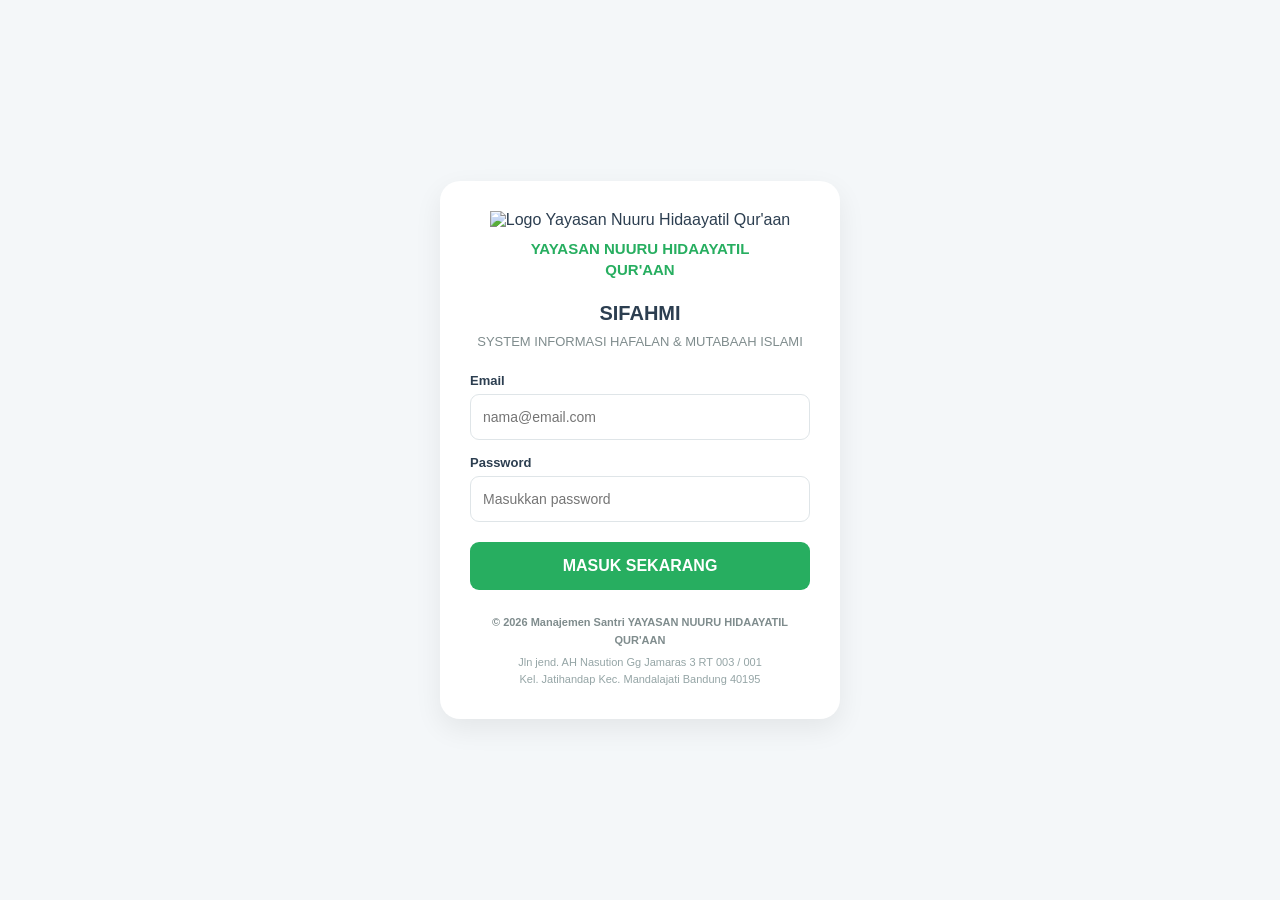
==== index.html @ f3f01710 "Add files via upload" ====
<!DOCTYPE html>
<html lang="id">
<head>
    <meta charset="UTF-8">
    <meta name="viewport" content="width=device-width, initial-scale=1">
    <meta name="theme-color" content="#27ae60">
    <title>Login E-Santri</title>
    <style>
        :root {
            color-scheme: light;
            --green: #27ae60;
            --green-dark: #219150;
            --ink: #2c3e50;
            --muted: #7f8c8d;
            --line: #dfe5e8;
            --page: #f4f7f9;
        }

        * { box-sizing: border-box; }

        body {
            min-height: 100vh;
            margin: 0;
            padding: 24px 16px;
            display: grid;
            place-items: center;
            background: var(--page);
            color: var(--ink);
            font-family: "Segoe UI", Tahoma, Geneva, Verdana, sans-serif;
        }

        .login-card {
            width: min(100%, 400px);
            padding: 30px;
            border-radius: 20px;
            background: #fff;
            box-shadow: 0 10px 28px rgba(0, 0, 0, .07);
        }

        .brand { margin-bottom: 22px; text-align: center; }
        .brand img { width: 82px; height: 82px; object-fit: contain; }
        .brand-name {
            margin: 10px 0 0;
            color: var(--green);
            font-size: 15px;
            font-weight: 700;
            line-height: 1.35;
            text-transform: uppercase;
        }

        h1 { margin: 0; text-align: center; font-size: 20px; }
        .subtitle { margin: 7px 0 22px; color: var(--muted); text-align: center; font-size: 13px; line-height: 1.5; }

        .field { margin-bottom: 15px; }
        label { display: block; margin-bottom: 6px; font-size: 13px; font-weight: 600; }
        input {
            width: 100%;
            min-height: 46px;
            padding: 11px 12px;
            border: 1px solid var(--line);
            border-radius: 9px;
            outline: none;
            background: #fff;
            color: var(--ink);
            font: inherit;
            font-size: 14px;
        }

        input:focus { border-color: var(--green); box-shadow: 0 0 0 3px rgba(39, 174, 96, .12); }

        .submit {
            width: 100%;
            min-height: 48px;
            margin-top: 5px;
            border: 0;
            border-radius: 9px;
            background: var(--green);
            color: #fff;
            font: inherit;
            font-weight: 700;
            cursor: pointer;
            transition: background .2s, opacity .2s;
        }

        .submit:hover { background: var(--green-dark); }
        .submit:disabled { cursor: wait; opacity: .7; }

        .message {
            margin: 0 0 16px;
            padding: 11px 12px;
            border-radius: 8px;
            font-size: 13px;
            line-height: 1.5;
        }

        .message[hidden], [hidden] { display: none !important; }
        .message.error { background: #fdecea; color: #a93226; }
        .message.success { background: #e9f8ef; color: #1e8449; }

        footer { margin-top: 24px; color: #95a5a6; text-align: center; font-size: 11px; line-height: 1.6; }
        footer strong { display: block; margin-bottom: 4px; color: var(--muted); }

        @media (max-width: 420px) {
            .login-card { padding: 24px 20px; }
            .brand img { width: 72px; height: 72px; }
        }
    </style>
</head>
<body>
    <main class="login-card">
        <header class="brand">
            <img src="logo.png" alt="Logo Yayasan Nuuru Hidaayatil Qur'aan">
            <p class="brand-name">YAYASAN NUURU HIDAAYATIL<br>QUR'AAN</p>
        </header>

        <h1>SIFAHMI</h1>
        <p class="subtitle">SYSTEM INFORMASI HAFALAN &amp; MUTABAAH ISLAMI</p>

        <div class="message" id="form-message" role="status" aria-live="polite" hidden></div>

        <form id="auth-form" novalidate>
            <div class="field">
                <label for="email">Email</label>
                <input id="email" name="email" type="email" autocomplete="email" placeholder="nama@email.com" required>
            </div>

            <div class="field">
                <label for="password">Password</label>
                <input id="password" name="password" type="password" autocomplete="current-password" minlength="6" placeholder="Masukkan password" required>
            </div>

            <button class="submit" id="submit-button" type="submit">MASUK SEKARANG</button>
        </form>

        <footer>
            <strong>© 2026 Manajemen Santri YAYASAN NUURU HIDAAYATIL QUR'AAN</strong>
            Jln jend. AH Nasution Gg Jamaras 3 RT 003 / 001<br>
            Kel. Jatihandap Kec. Mandalajati Bandung 40195
        </footer>
    </main>

    <script>
        "use strict";

        const SUPABASE_URL = "https://dfakfkngujlhbcrhxmmk.supabase.co";
        const SUPABASE_ANON_KEY = "eyJhbGciOiJIUzI1NiIsInR5cCI6IkpXVCJ9.eyJpc3MiOiJzdXBhYmFzZSIsInJlZiI6ImRmYWtma25ndWpsaGJjcmh4bW1rIiwicm9sZSI6ImFub24iLCJpYXQiOjE3OTM1Njg0ODAsImV4cCI6MjEwOTE0NDQ4MH0.BPCdp7Y4JLjLHdV4Rd1mRTkWwDctyD3qC-_aUFX_CS4";
        const SESSION_KEY = "ynhq-supabase-session";

        const form = document.getElementById("auth-form");
        const message = document.getElementById("form-message");
        const submitButton = document.getElementById("submit-button");
        const passwordInput = document.getElementById("password");

        // Cek jika pengguna sudah memiliki sesi login aktif, langsung arahkan ke dashboard
        (function checkExistingSession() {
            const sessionRaw = localStorage.getItem(SESSION_KEY);
            if (sessionRaw) {
                try {
                    const session = JSON.parse(sessionRaw);
                    if (session.access_token) {
                        window.location.href = "dashboard.html";
                    }
                } catch (e) {
                    localStorage.removeItem(SESSION_KEY);
                }
            }
        })();

        function setMessage(text, kind) {
            message.textContent = text;
            message.className = "message " + kind;
            message.hidden = false;
        }

        function responseMessage(payload, fallback) {
            return payload && (payload.msg || payload.message || payload.error_description || payload.error) || fallback;
        }

        async function authRequest(path, payload) {
            const response = await fetch(SUPABASE_URL + "/auth/v1/" + path, {
                method: "POST",
                headers: {
                    "apikey": SUPABASE_ANON_KEY,
                    "Content-Type": "application/json"
                },
                body: JSON.stringify(payload)
            });

            let result;
            try {
                result = await response.json();
            } catch (error) {
                throw new Error("Respons server tidak dapat dibaca. Coba lagi beberapa saat.");
            }

            if (!response.ok) {
                const error = new Error(responseMessage(result, "Permintaan autentikasi gagal."));
                error.code = result && (result.error_code || result.code);
                error.errorId = result && result.error_id;
                throw error;
            }
            return result;
        }

        form.addEventListener("submit", async function (event) {
            event.preventDefault();
            message.hidden = true;

            const email = document.getElementById("email").value.trim();
            const password = passwordInput.value;

            if (!form.reportValidity()) return;

            submitButton.disabled = true;
            submitButton.textContent = "MEMERIKSA...";

            try {
                const result = await authRequest("token?grant_type=password", {
                    email: email,
                    password: password
                });
                
                result.expires_at = Math.floor(Date.now() / 1000) + (result.expires_in || 3600);
                localStorage.setItem(SESSION_KEY, JSON.stringify(result));
                
                setMessage("Login berhasil! Mengalihkan ke Dashboard...", "success");

                // Berikan jeda 1 detik agar pengguna sempat melihat notifikasi sukses sebelum pindah halaman
                setTimeout(function() {
                    window.location.href = "dashboard.html";
                }, 1000);

            } catch (error) {
                console.error("Supabase Auth error:", error);
                setMessage(error.message || "Tidak dapat menghubungi Supabase. Periksa koneksi internet dan konfigurasi project.", "error");
                submitButton.disabled = false;
                submitButton.textContent = "MASUK SEKARANG";
            }
        });
    </script>
</body>
</html>
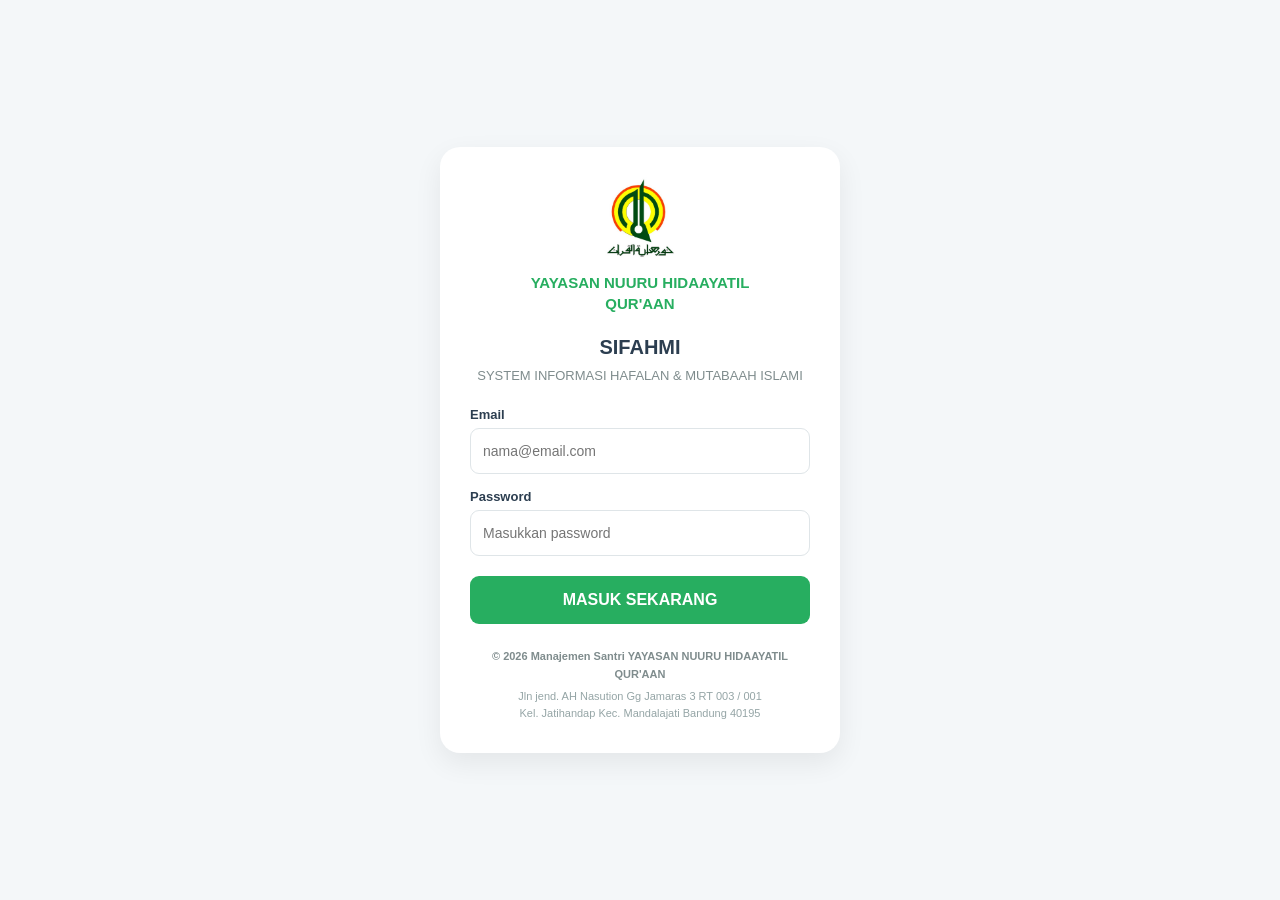
==== commit bf8201f3: "v.1.1" ====
--- a/index.html
+++ b/index.html
@@ -109,7 +109,7 @@
 <body>
     <main class="login-card">
         <header class="brand">
-            <img src="logo.png" alt="Logo Yayasan Nuuru Hidaayatil Qur'aan">
+            <img src="./logo.png" alt="Logo Yayasan Nuuru Hidaayatil Qur'aan">
             <p class="brand-name">YAYASAN NUURU HIDAAYATIL<br>QUR'AAN</p>
         </header>
 
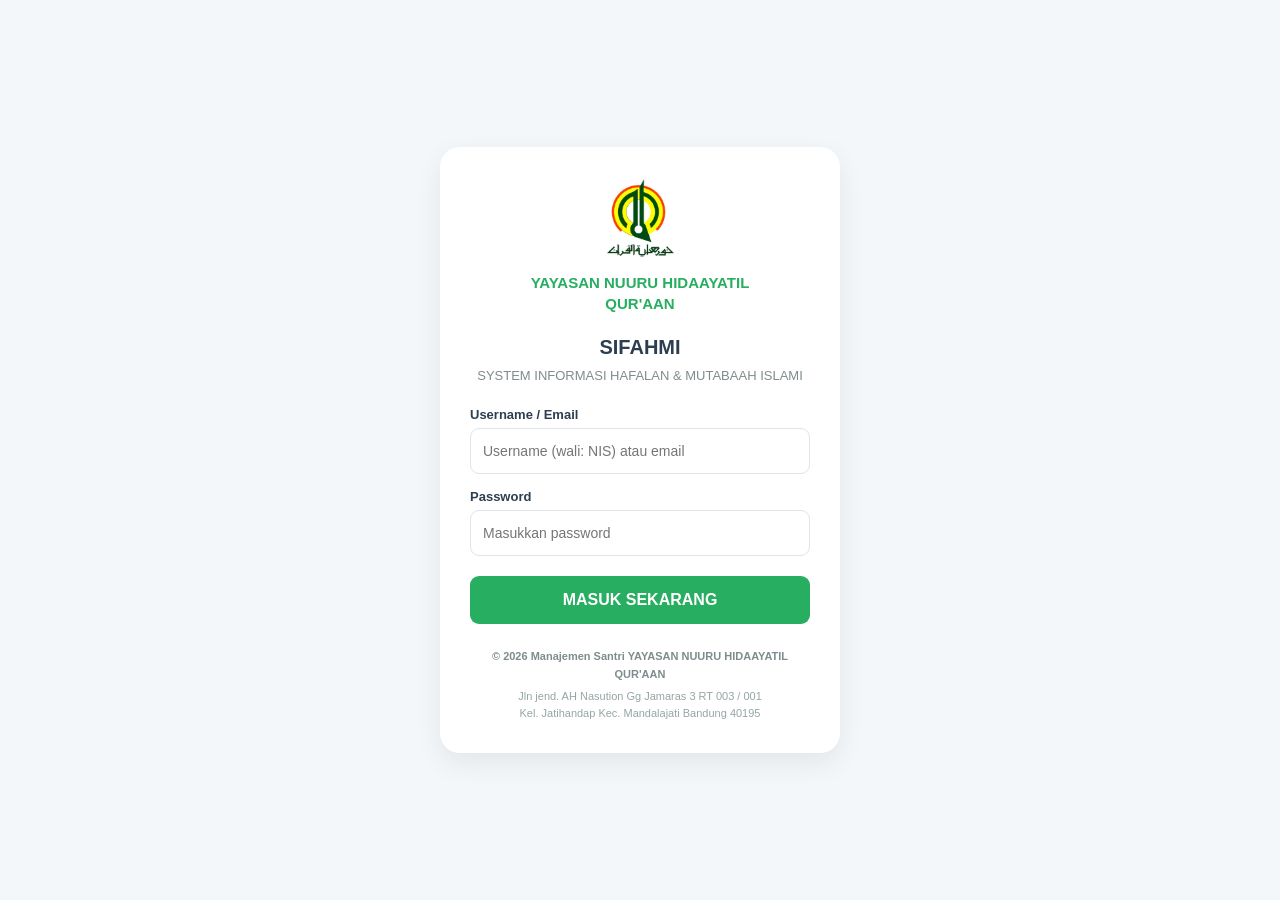
==== commit 1d551571: "v.1.1" ====
--- a/index.html
+++ b/index.html
@@ -120,8 +120,8 @@
 
         <form id="auth-form" novalidate>
             <div class="field">
-                <label for="email">Email</label>
-                <input id="email" name="email" type="email" autocomplete="email" placeholder="nama@email.com" required>
+                <label for="email">Username / Email</label>
+                <input id="email" name="email" type="text" autocomplete="username" placeholder="Username (wali: NIS) atau email" required>
             </div>
 
             <div class="field">
@@ -152,19 +152,40 @@
         const passwordInput = document.getElementById("password");
 
         // Cek jika pengguna sudah memiliki sesi login aktif, langsung arahkan ke dashboard
-        (function checkExistingSession() {
+        (async function checkExistingSession() {
             const sessionRaw = localStorage.getItem(SESSION_KEY);
-            if (sessionRaw) {
-                try {
-                    const session = JSON.parse(sessionRaw);
-                    if (session.access_token) {
-                        window.location.href = "dashboard.html";
+            if (!sessionRaw) return;
+            let session;
+            try {
+                session = JSON.parse(sessionRaw);
+            } catch (e) {
+                localStorage.removeItem(SESSION_KEY);
+                return;
+            }
+            if (session.access_token) {
+                session.supabase_url = SUPABASE_URL;
+                session.supabase_anon_key = SUPABASE_ANON_KEY;
+                localStorage.setItem(SESSION_KEY, JSON.stringify(session));
+                let metadata = session.user && session.user.user_metadata;
+                if (session.user?.id) {
+                    try {
+                        const response = await fetch(`${SUPABASE_URL}/rest/v1/profiles?select=role&id=eq.${encodeURIComponent(session.user.id)}`, {
+                            headers: { apikey: SUPABASE_ANON_KEY, Authorization: `Bearer ${session.access_token}` }
+                        });
+                        if (response.ok) metadata = { ...metadata, ...(await response.json())[0] };
+                    } catch (error) {
+                        console.error("Gagal memuat role dari profil:", error);
                     }
-                } catch (e) {
-                    localStorage.removeItem(SESSION_KEY);
                 }
+                window.location.href = landingPage(metadata);
             }
         })();
+
+        function landingPage(metadata) {
+            if (metadata && metadata.role === "Asatidz") return "dashboard-asatidz.html";
+            if (metadata && metadata.role === "Wali Murid") return "dashboard-wali.html";
+            return "dashboard.html";
+        }
 
         function setMessage(text, kind) {
             message.textContent = text;
@@ -206,7 +227,8 @@
             event.preventDefault();
             message.hidden = true;
 
-            const email = document.getElementById("email").value.trim();
+            const username = document.getElementById("email").value.trim();
+            const email = username.includes("@") ? username : `${username.toLowerCase()}@login.sifahmi.id`;
             const password = passwordInput.value;
 
             if (!form.reportValidity()) return;
@@ -221,13 +243,15 @@
                 });
                 
                 result.expires_at = Math.floor(Date.now() / 1000) + (result.expires_in || 3600);
+                result.supabase_url = SUPABASE_URL;
+                result.supabase_anon_key = SUPABASE_ANON_KEY;
                 localStorage.setItem(SESSION_KEY, JSON.stringify(result));
                 
                 setMessage("Login berhasil! Mengalihkan ke Dashboard...", "success");
 
                 // Berikan jeda 1 detik agar pengguna sempat melihat notifikasi sukses sebelum pindah halaman
                 setTimeout(function() {
-                    window.location.href = "dashboard.html";
+                    window.location.href = landingPage(result.user && result.user.user_metadata);
                 }, 1000);
 
             } catch (error) {
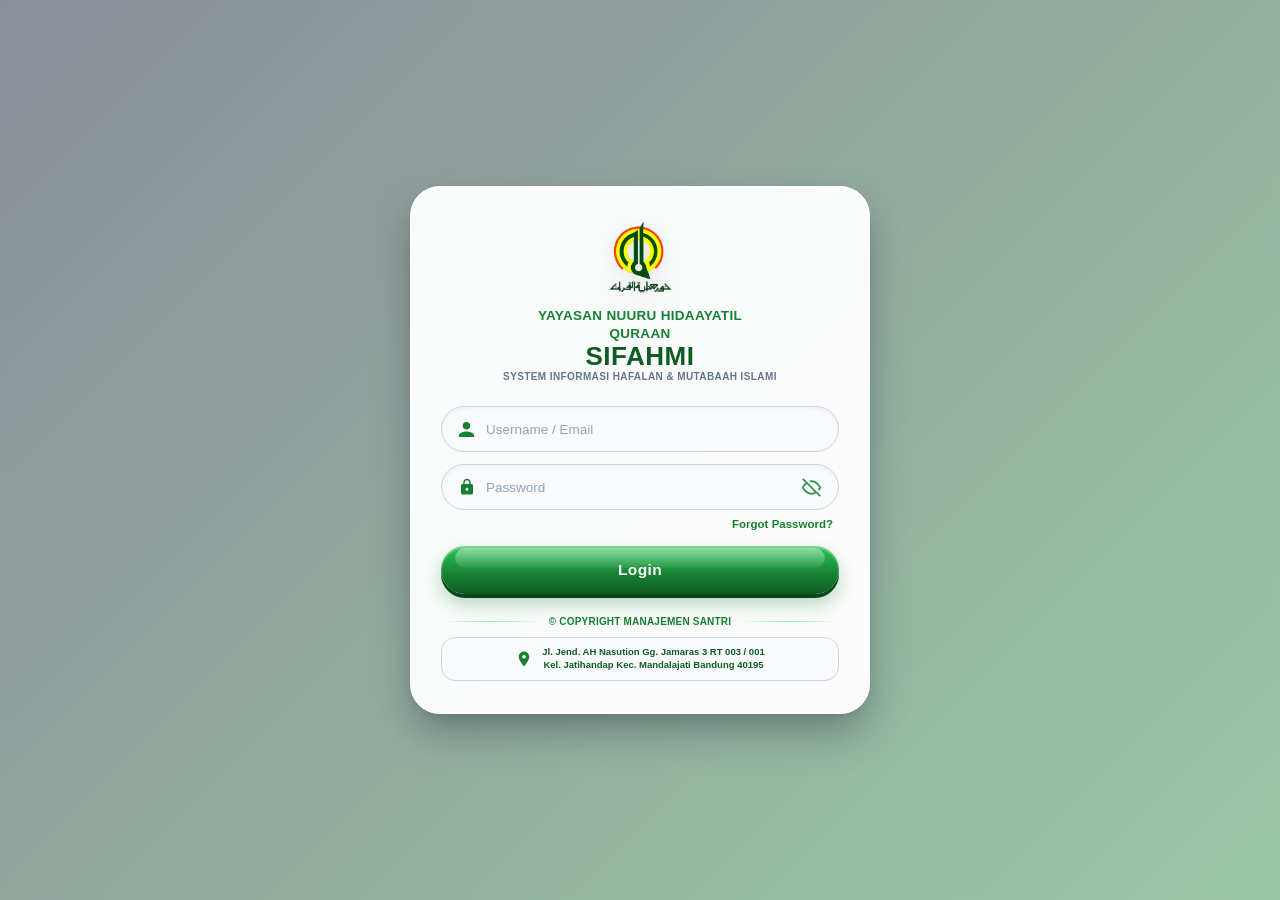
==== commit f0d69b3d: "Change UI" ====
--- a/index.html
+++ b/index.html
@@ -3,141 +3,400 @@
 <head>
     <meta charset="UTF-8">
     <meta name="viewport" content="width=device-width, initial-scale=1">
-    <meta name="theme-color" content="#27ae60">
-    <title>Login E-Santri</title>
+    <meta name="theme-color" content="#168033">
+    <title>Login SIFAHMI - Yayasan Nuuru Hidaayatil Qur'aan</title>
     <style>
         :root {
             color-scheme: light;
-            --green: #27ae60;
-            --green-dark: #219150;
-            --ink: #2c3e50;
-            --muted: #7f8c8d;
-            --line: #dfe5e8;
-            --page: #f4f7f9;
-        }
-
-        * { box-sizing: border-box; }
+            --green-primary: #168033;
+            --green-bright: #27b34d;
+            --green-deep: #0f5c24;
+            --green-soft: #e8f7ed;
+            --ink: #1e293b;
+            --muted: #64748b;
+        }
+
+        * { box-sizing: border-box; margin: 0; padding: 0; }
 
         body {
             min-height: 100vh;
-            margin: 0;
-            padding: 24px 16px;
-            display: grid;
-            place-items: center;
-            background: var(--page);
+            min-height: 100dvh;
+            display: flex;
+            align-items: center;
+            justify-content: center;
+            padding: 24px 14px;
+            font-family: "Segoe UI", -apple-system, BlinkMacSystemFont, Roboto, sans-serif;
             color: var(--ink);
-            font-family: "Segoe UI", Tahoma, Geneva, Verdana, sans-serif;
-        }
-
+            
+            /* =========================================================
+               LATAR BELAKANG KELAS MA'HAD YG LEBIH HIDUP DAN ALAMI
+               ========================================================= */
+            background: 
+                linear-gradient(135deg, rgba(15, 23, 42, 0.5) 0%, rgba(22, 128, 51, 0.45) 100%),
+                url('image_13.png') no-repeat center center;
+            background-size: cover;
+            background-attachment: fixed;
+            
+            overflow-x: hidden;
+            position: relative;
+        }
+
+        /* Blur halus di balik kartu agar teks dan form login selalu mudah dibaca */
+        body::before {
+            content: "";
+            position: absolute;
+            inset: 0;
+            background: rgba(255, 255, 255, 0.04);
+            backdrop-filter: blur(2px);
+            z-index: 0;
+            pointer-events: none;
+        }
+
+        /* Stage Konten Login */
+        .login-stage {
+            position: relative;
+            z-index: 2;
+            display: flex;
+            align-items: center;
+            justify-content: center;
+            width: min(100%, 460px);
+            padding: 10px 0;
+        }
+
+        /* Kartu Login 3D Putih Berkelas (Soft Glass Effect) */
         .login-card {
-            width: min(100%, 400px);
-            padding: 30px;
-            border-radius: 20px;
-            background: #fff;
-            box-shadow: 0 10px 28px rgba(0, 0, 0, .07);
-        }
-
-        .brand { margin-bottom: 22px; text-align: center; }
-        .brand img { width: 82px; height: 82px; object-fit: contain; }
+            width: 100%;
+            padding: 32px 30px;
+            border-radius: 30px;
+            background: rgba(255, 255, 255, 0.95);
+            border: 1px solid rgba(255, 255, 255, 0.8);
+            
+            /* Bayangan Timbul Ganda (Double Depth Shadow) */
+            box-shadow:
+                inset 0 1.5px 0 0 rgba(255, 255, 255, 1),
+                0 4px 6px -1px rgba(0, 0, 0, 0.05),
+                0 20px 40px -4px rgba(15, 23, 42, 0.35);
+            
+            display: flex;
+            flex-direction: column;
+            gap: 14px;
+        }
+
+        /* Brand & Logo */
+        .brand {
+            text-align: center;
+            margin-bottom: 4px;
+        }
+
+        .brand img {
+            width: 76px;
+            height: 76px;
+            object-fit: contain;
+            filter: drop-shadow(0 4px 10px rgba(0, 0, 0, 0.08));
+        }
+
         .brand-name {
-            margin: 10px 0 0;
-            color: var(--green);
-            font-size: 15px;
+            margin-top: 8px;
+            color: var(--green-primary);
+            font-size: 13.5px;
+            font-weight: 800;
+            line-height: 1.3;
+            letter-spacing: 0.3px;
+            text-transform: uppercase;
+        }
+
+        h1 {
+            text-align: center;
+            font-size: 26px;
+            font-weight: 900;
+            color: var(--green-deep);
+            letter-spacing: 0.5px;
+            line-height: 1.1;
+        }
+
+        .subtitle {
+            text-align: center;
+            font-size: 10px;
+            font-weight: 800;
+            color: var(--muted);
+            letter-spacing: 0.4px;
+            text-transform: uppercase;
+        }
+
+        /* Alert Pesan Status */
+        .message {
+            padding: 10px 14px;
+            border-radius: 12px;
+            font-size: 12.5px;
             font-weight: 700;
-            line-height: 1.35;
-            text-transform: uppercase;
-        }
-
-        h1 { margin: 0; text-align: center; font-size: 20px; }
-        .subtitle { margin: 7px 0 22px; color: var(--muted); text-align: center; font-size: 13px; line-height: 1.5; }
-
-        .field { margin-bottom: 15px; }
-        label { display: block; margin-bottom: 6px; font-size: 13px; font-weight: 600; }
-        input {
+            line-height: 1.45;
+            text-align: center;
+            margin-top: 4px;
+        }
+        .message[hidden], [hidden] { display: none !important; }
+        .message.error { background: #fef2f2; color: #b91c1c; border: 1px solid #fecaca; }
+        .message.success { background: #ecfdf5; color: #047857; border: 1px solid #a7f3d0; }
+
+        form {
+            margin-top: 6px;
+            display: flex;
+            flex-direction: column;
+            gap: 12px;
+        }
+
+        /* Input Kapsul (Pill) dengan Ikon */
+        .pill-field {
+            position: relative;
+            display: flex;
+            align-items: center;
+        }
+
+        .pill-icon-left {
+            position: absolute;
+            left: 16px;
+            width: 19px;
+            height: 19px;
+            color: var(--green-primary);
+            pointer-events: none;
+            display: flex;
+            align-items: center;
+            justify-content: center;
+        }
+
+        .pill-field input {
             width: 100%;
-            min-height: 46px;
-            padding: 11px 12px;
-            border: 1px solid var(--line);
-            border-radius: 9px;
-            outline: none;
-            background: #fff;
+            height: 46px;
+            padding: 0 44px 0 44px;
+            border: 1.5px solid #cbd5e1;
+            border-radius: 999px;
+            background: #f8fafc;
             color: var(--ink);
             font: inherit;
-            font-size: 14px;
-        }
-
-        input:focus { border-color: var(--green); box-shadow: 0 0 0 3px rgba(39, 174, 96, .12); }
-
-        .submit {
+            font-size: 13.5px;
+            font-weight: 600;
+            outline: none;
+            box-shadow: inset 0 2px 4px rgba(15, 23, 42, 0.04);
+            transition: all 0.2s ease;
+        }
+
+        .pill-field input::placeholder {
+            color: #94a3b8;
+            font-weight: 500;
+        }
+
+        .pill-field input:focus {
+            background: #ffffff;
+            border-color: var(--green-bright);
+            box-shadow:
+                inset 0 1px 2px rgba(15, 23, 42, 0.02),
+                0 0 0 4px rgba(39, 179, 77, 0.16);
+        }
+
+        .btn-toggle-pass {
+            position: absolute;
+            right: 14px;
+            background: transparent;
+            border: 0;
+            color: var(--green-primary);
+            cursor: pointer;
+            padding: 4px;
+            display: flex;
+            align-items: center;
+            justify-content: center;
+            opacity: 0.85;
+            transition: opacity 0.2s;
+        }
+        .btn-toggle-pass:hover { opacity: 1; }
+
+        /* Forgot Password Link */
+        .forgot-row {
+            display: flex;
+            justify-content: flex-end;
+            margin: -4px 6px 4px;
+        }
+        .forgot-link {
+            background: none;
+            border: none;
+            padding: 0;
+            font: inherit;
+            font-size: 11.5px;
+            font-weight: 700;
+            color: var(--green-primary);
+            cursor: pointer;
+            text-decoration: none;
+        }
+        .forgot-link:hover { text-decoration: underline; color: var(--green-deep); }
+
+        /* Tombol Login 3D Glossy */
+        .submit-3d {
+            position: relative;
             width: 100%;
-            min-height: 48px;
-            margin-top: 5px;
+            height: 48px;
             border: 0;
-            border-radius: 9px;
-            background: var(--green);
-            color: #fff;
+            border-radius: 999px;
+            background: linear-gradient(180deg, #2cc455 0%, #168033 60%, #0e5c23 100%);
+            color: #ffffff;
             font: inherit;
-            font-weight: 700;
+            font-size: 15.5px;
+            font-weight: 800;
+            letter-spacing: 0.4px;
             cursor: pointer;
-            transition: background .2s, opacity .2s;
-        }
-
-        .submit:hover { background: var(--green-dark); }
-        .submit:disabled { cursor: wait; opacity: .7; }
-
-        .message {
-            margin: 0 0 16px;
-            padding: 11px 12px;
-            border-radius: 8px;
-            font-size: 13px;
-            line-height: 1.5;
-        }
-
-        .message[hidden], [hidden] { display: none !important; }
-        .message.error { background: #fdecea; color: #a93226; }
-        .message.success { background: #e9f8ef; color: #1e8449; }
-
-        footer { margin-top: 24px; color: #95a5a6; text-align: center; font-size: 11px; line-height: 1.6; }
-        footer strong { display: block; margin-bottom: 4px; color: var(--muted); }
-
+            box-shadow:
+                0 4px 0 #0a471b,
+                0 10px 18px rgba(22, 128, 51, 0.3),
+                inset 0 2px 2px rgba(255, 255, 255, 0.4);
+            transition: transform 0.12s ease, box-shadow 0.12s ease, filter 0.2s ease;
+            overflow: hidden;
+        }
+
+        .submit-3d::before {
+            content: "";
+            position: absolute;
+            top: 2px;
+            left: 14px;
+            right: 14px;
+            height: 42%;
+            border-radius: 999px;
+            background: linear-gradient(180deg, rgba(255, 255, 255, 0.45) 0%, rgba(255, 255, 255, 0.05) 100%);
+            pointer-events: none;
+        }
+
+        .submit-3d:hover {
+            filter: brightness(1.05);
+        }
+
+        .submit-3d:active {
+            transform: translateY(2px);
+            box-shadow:
+                0 2px 0 #0a471b,
+                0 6px 12px rgba(22, 128, 51, 0.25),
+                inset 0 1px 2px rgba(255, 255, 255, 0.3);
+        }
+
+        .submit-3d:disabled {
+            cursor: wait;
+            opacity: 0.75;
+        }
+
+        /* Footer Info & Alamat Yayasan */
+        .card-footer {
+            margin-top: 8px;
+        }
+
+        .copyright-divider {
+            display: flex;
+            align-items: center;
+            gap: 8px;
+            margin-bottom: 10px;
+            color: var(--green-primary);
+            font-size: 10px;
+            font-weight: 800;
+            text-transform: uppercase;
+            letter-spacing: 0.2px;
+        }
+        .copyright-divider::before,
+        .copyright-divider::after {
+            content: "";
+            flex: 1;
+            height: 1px;
+            background: linear-gradient(90deg, transparent, #86efac, transparent);
+        }
+
+.address-pill {
+    display: flex;
+    align-items: center;
+    justify-content: center; /* Memposisikan isi ke tengah kotak */
+    gap: 9px;
+    padding: 8px 12px;
+    border-radius: 14px;
+    background: #f8fafc;
+    border: 1px solid #cbd5e1;
+    box-shadow: inset 0 1px 2px rgba(255,255,255,1);
+}
+        .address-pill svg {
+            width: 18px;
+            height: 18px;
+            color: var(--green-primary);
+            flex-shrink: 0;
+        }
+
+.address-pill p {
+    font-size: 9.5px;
+    font-weight: 700;
+    color: var(--green-deep);
+    line-height: 1.35;
+    text-align: center; /* Membuat baris teks alamat rata tengah */
+}
         @media (max-width: 420px) {
-            .login-card { padding: 24px 20px; }
-            .brand img { width: 72px; height: 72px; }
+            .login-card { padding: 24px 20px 20px; border-radius: 24px; }
+            h1 { font-size: 23px; }
+            .address-pill { border-radius: 12px; }
         }
     </style>
 </head>
 <body>
-    <main class="login-card">
-        <header class="brand">
-            <img src="./logo.png" alt="Logo Yayasan Nuuru Hidaayatil Qur'aan">
-            <p class="brand-name">YAYASAN NUURU HIDAAYATIL<br>QUR'AAN</p>
-        </header>
-
-        <h1>SIFAHMI</h1>
-        <p class="subtitle">SYSTEM INFORMASI HAFALAN &amp; MUTABAAH ISLAMI</p>
-
-        <div class="message" id="form-message" role="status" aria-live="polite" hidden></div>
-
-        <form id="auth-form" novalidate>
-            <div class="field">
-                <label for="email">Username / Email</label>
-                <input id="email" name="email" type="text" autocomplete="username" placeholder="Username (wali: NIS) atau email" required>
-            </div>
-
-            <div class="field">
-                <label for="password">Password</label>
-                <input id="password" name="password" type="password" autocomplete="current-password" minlength="6" placeholder="Masukkan password" required>
-            </div>
-
-            <button class="submit" id="submit-button" type="submit">MASUK SEKARANG</button>
-        </form>
-
-        <footer>
-            <strong>© 2026 Manajemen Santri YAYASAN NUURU HIDAAYATIL QUR'AAN</strong>
-            Jln jend. AH Nasution Gg Jamaras 3 RT 003 / 001<br>
-            Kel. Jatihandap Kec. Mandalajati Bandung 40195
-        </footer>
-    </main>
+
+    <div class="login-stage">
+        <!-- Kartu Login 3D Modern -->
+        <main class="login-card">
+            <header class="brand">
+                <img src="./logo.png" alt="Logo Yayasan Nuuru Hidaayatil Qur'aan">
+                <p class="brand-name">YAYASAN NUURU HIDAAYATIL<br>QURAAN</p>
+                <h1>SIFAHMI</h1>
+                <p class="subtitle">SYSTEM INFORMASI HAFALAN &amp; MUTABAAH ISLAMI</p>
+            </header>
+
+            <div class="message" id="form-message" role="status" aria-live="polite" hidden></div>
+
+            <form id="auth-form" novalidate>
+                <!-- Input Email -->
+                <div class="pill-field">
+                    <span class="pill-icon-left">
+                        <svg viewBox="0 0 24 24" fill="currentColor" width="19" height="19">
+                            <path d="M12 12c2.7 0 4.8-2.1 4.8-4.8S14.7 2.4 12 2.4 7.2 4.5 7.2 7.2 9.3 12 12 12zm0 2.4c-3.2 0-9.6 1.6-9.6 4.8v2.4h19.2v-2.4c0-3.2-6.4-4.8-9.6-4.8z"/>
+                        </svg>
+                    </span>
+                    <input id="email" name="email" type="email" autocomplete="email" placeholder="Username / Email" required>
+                </div>
+
+                <!-- Input Password -->
+                <div class="pill-field">
+                    <span class="pill-icon-left">
+                        <svg viewBox="0 0 24 24" fill="currentColor" width="18" height="18">
+                            <path d="M18 8h-1V6c0-2.76-2.24-5-5-5S7 3.24 7 6v2H6c-1.1 0-2 .9-2 2v10c0 1.1.9 2 2 2h12c1.1 0 2-.9 2-2V10c0-1.1-.9-2-2-2zm-6 9c-1.1 0-2-.9-2-2s.9-2 2-2 2 .9 2 2-.9 2-2 2zm3.1-9H8.9V6c0-1.71 1.39-3.1 3.1-3.1 1.71 0 3.1 1.39 3.1 3.1v2z"/>
+                        </svg>
+                    </span>
+                    <input id="password" name="password" type="password" autocomplete="current-password" minlength="6" placeholder="Password" required>
+                    <button type="button" class="btn-toggle-pass" id="toggle-password" aria-label="Tampilkan atau sembunyikan password" title="Lihat Password">
+                        <svg id="eye-icon" viewBox="0 0 24 24" fill="none" stroke="currentColor" stroke-width="2.2" width="19" height="19">
+                            <path d="M17.94 17.94A10.07 10.07 0 0 1 12 20c-7 0-11-8-11-8a18.45 18.45 0 0 1 5.06-5.94"/>
+                            <path d="M9.9 4.24A9.12 9.12 0 0 1 12 4c7 0 11 8 11 8a18.5 18.5 0 0 1-2.16 3.19"/>
+                            <line x1="1" y1="1" x2="23" y2="23"/>
+                        </svg>
+                    </button>
+                </div>
+
+                <div class="forgot-row">
+                    <button type="button" class="forgot-link" id="btn-forgot-password">Forgot Password?</button>
+                </div>
+
+                <button class="submit-3d" id="submit-button" type="submit">Login</button>
+            </form>
+
+            <footer class="card-footer">
+                <div class="copyright-divider">© Copyright Manajemen Santri</div>
+                <div class="address-pill">
+                    <svg viewBox="0 0 24 24" fill="currentColor">
+                        <path d="M12 2C8.13 2 5 5.13 5 9c0 5.25 7 13 7 13s7-7.75 7-13c0-3.87-3.13-7-7-7zm0 9.5c-1.38 0-2.5-1.12-2.5-2.5s1.12-2.5 2.5-2.5 2.5 1.12 2.5 2.5-1.12 2.5-2.5 2.5z"/>
+                    </svg>
+                    <p>
+                        Jl. Jend. AH Nasution Gg. Jamaras 3 RT 003 / 001<br>
+                        Kel. Jatihandap Kec. Mandalajati Bandung 40195
+                    </p>
+                </div>
+            </footer>
+        </main>
+    </div>
 
     <script>
         "use strict";
@@ -149,43 +408,35 @@
         const form = document.getElementById("auth-form");
         const message = document.getElementById("form-message");
         const submitButton = document.getElementById("submit-button");
+        const emailInput = document.getElementById("email");
         const passwordInput = document.getElementById("password");
-
-        // Cek jika pengguna sudah memiliki sesi login aktif, langsung arahkan ke dashboard
-        (async function checkExistingSession() {
+        const togglePasswordBtn = document.getElementById("toggle-password");
+        const eyeIcon = document.getElementById("eye-icon");
+        const forgotBtn = document.getElementById("btn-forgot-password");
+
+        // Cek sesi login aktif
+        (function checkExistingSession() {
             const sessionRaw = localStorage.getItem(SESSION_KEY);
-            if (!sessionRaw) return;
-            let session;
-            try {
-                session = JSON.parse(sessionRaw);
-            } catch (e) {
-                localStorage.removeItem(SESSION_KEY);
-                return;
-            }
-            if (session.access_token) {
-                session.supabase_url = SUPABASE_URL;
-                session.supabase_anon_key = SUPABASE_ANON_KEY;
-                localStorage.setItem(SESSION_KEY, JSON.stringify(session));
-                let metadata = session.user && session.user.user_metadata;
-                if (session.user?.id) {
-                    try {
-                        const response = await fetch(`${SUPABASE_URL}/rest/v1/profiles?select=role&id=eq.${encodeURIComponent(session.user.id)}`, {
-                            headers: { apikey: SUPABASE_ANON_KEY, Authorization: `Bearer ${session.access_token}` }
-                        });
-                        if (response.ok) metadata = { ...metadata, ...(await response.json())[0] };
-                    } catch (error) {
-                        console.error("Gagal memuat role dari profil:", error);
+            if (sessionRaw) {
+                try {
+                    const session = JSON.parse(sessionRaw);
+                    if (session.access_token) {
+                        window.location.href = "dashboard.html";
                     }
+                } catch (e) {
+                    localStorage.removeItem(SESSION_KEY);
                 }
-                window.location.href = landingPage(metadata);
             }
         })();
 
-        function landingPage(metadata) {
-            if (metadata && metadata.role === "Asatidz") return "dashboard-asatidz.html";
-            if (metadata && metadata.role === "Wali Murid") return "dashboard-wali.html";
-            return "dashboard.html";
-        }
+        // Fitur Lihat/Sembunyikan Password
+        togglePasswordBtn.addEventListener("click", function () {
+            const isHidden = passwordInput.type === "password";
+            passwordInput.type = isHidden ? "text" : "password";
+            eyeIcon.innerHTML = isHidden
+                ? `<path d="M1 12s4-8 11-8 11 8 11 8-4 8-11 8-11-8-11-8z"/><circle cx="12" cy="12" r="3"/>`
+                : `<path d="M17.94 17.94A10.07 10.07 0 0 1 12 20c-7 0-11-8-11-8a18.45 18.45 0 0 1 5.06-5.94"/><path d="M9.9 4.24A9.12 9.12 0 0 1 12 4c7 0 11 8 11 8a18.5 18.5 0 0 1-2.16 3.19"/><line x1="1" y1="1" x2="23" y2="23"/>`;
+        });
 
         function setMessage(text, kind) {
             message.textContent = text;
@@ -207,58 +458,76 @@
                 body: JSON.stringify(payload)
             });
 
-            let result;
+            let result = {};
             try {
                 result = await response.json();
             } catch (error) {
-                throw new Error("Respons server tidak dapat dibaca. Coba lagi beberapa saat.");
+                if (!response.ok) {
+                    throw new Error("Respons server tidak dapat dibaca. Coba lagi beberapa saat.");
+                }
             }
 
             if (!response.ok) {
                 const error = new Error(responseMessage(result, "Permintaan autentikasi gagal."));
                 error.code = result && (result.error_code || result.code);
-                error.errorId = result && result.error_id;
                 throw error;
             }
             return result;
         }
 
+        // Fitur Reset Password via Email Supabase
+        forgotBtn.addEventListener("click", async function () {
+            const email = emailInput.value.trim();
+            if (!email) {
+                setMessage("Masukkan alamat email akun terlebih dahulu pada kolom di atas, lalu klik Forgot Password.", "error");
+                emailInput.focus();
+                return;
+            }
+
+            forgotBtn.disabled = true;
+            try {
+                await authRequest("recover", { email: email });
+                setMessage("Tautan reset password telah dikirim ke " + email + ". Silakan periksa kotak masuk / spam.", "success");
+            } catch (err) {
+                setMessage("Gagal mengirim reset password: " + err.message, "error");
+            } finally {
+                forgotBtn.disabled = false;
+            }
+        });
+
+        // Submit Login Supabase
         form.addEventListener("submit", async function (event) {
             event.preventDefault();
             message.hidden = true;
 
-            const username = document.getElementById("email").value.trim();
-            const email = username.includes("@") ? username : `${username.toLowerCase()}@login.sifahmi.id`;
+            const email = emailInput.value.trim();
             const password = passwordInput.value;
 
             if (!form.reportValidity()) return;
 
             submitButton.disabled = true;
-            submitButton.textContent = "MEMERIKSA...";
+            submitButton.textContent = "Memeriksa...";
 
             try {
                 const result = await authRequest("token?grant_type=password", {
                     email: email,
                     password: password
                 });
-                
+
                 result.expires_at = Math.floor(Date.now() / 1000) + (result.expires_in || 3600);
-                result.supabase_url = SUPABASE_URL;
-                result.supabase_anon_key = SUPABASE_ANON_KEY;
                 localStorage.setItem(SESSION_KEY, JSON.stringify(result));
-                
+
                 setMessage("Login berhasil! Mengalihkan ke Dashboard...", "success");
 
-                // Berikan jeda 1 detik agar pengguna sempat melihat notifikasi sukses sebelum pindah halaman
-                setTimeout(function() {
-                    window.location.href = landingPage(result.user && result.user.user_metadata);
+                setTimeout(function () {
+                    window.location.href = "dashboard.html";
                 }, 1000);
 
             } catch (error) {
                 console.error("Supabase Auth error:", error);
-                setMessage(error.message || "Tidak dapat menghubungi Supabase. Periksa koneksi internet dan konfigurasi project.", "error");
+                setMessage(error.message || "Email atau password tidak sesuai. Periksa kembali data masuk Anda.", "error");
                 submitButton.disabled = false;
-                submitButton.textContent = "MASUK SEKARANG";
+                submitButton.textContent = "Login";
             }
         });
     </script>
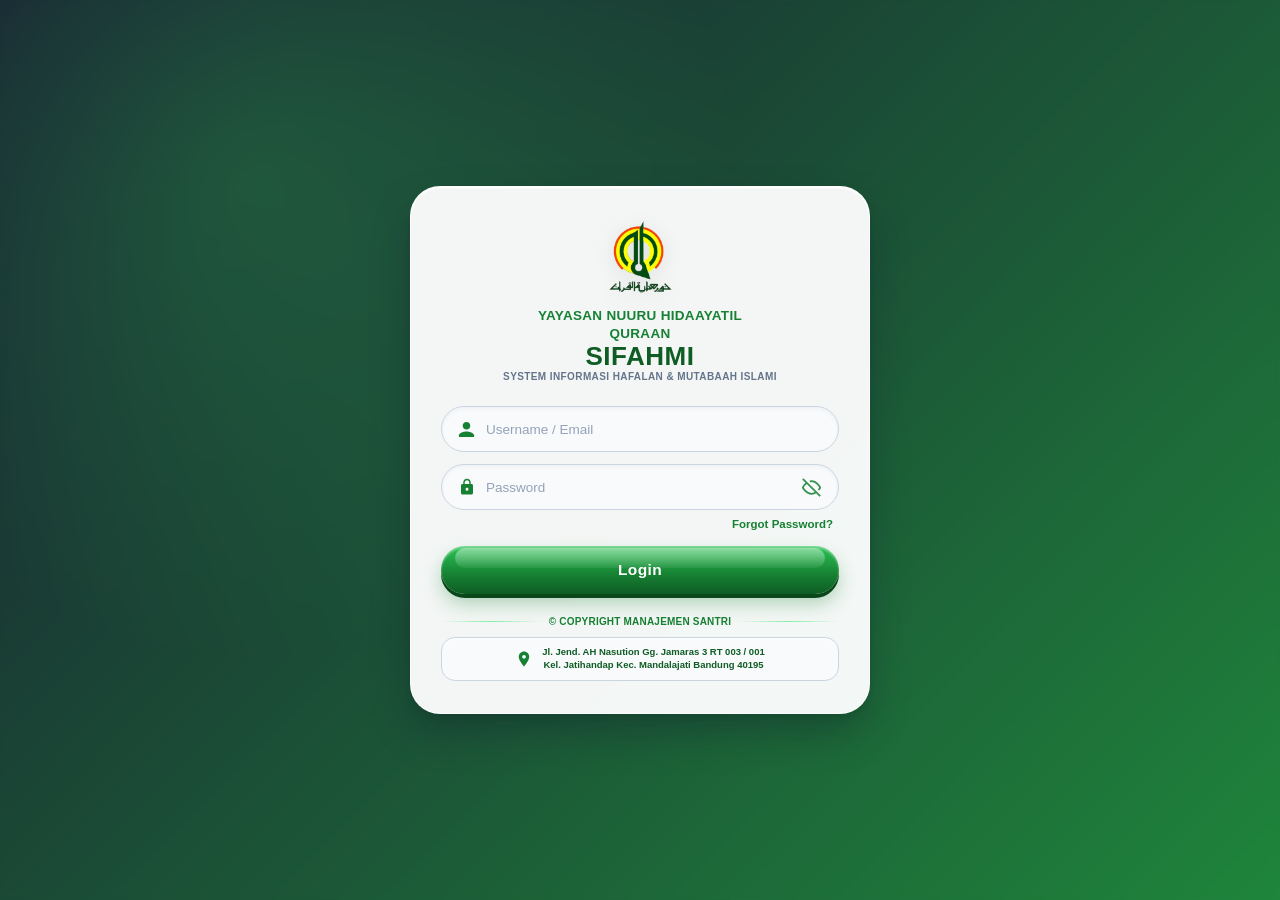
==== commit 777b9be1: "v.1.2" ====
--- a/index.html
+++ b/index.html
@@ -31,9 +31,9 @@
             /* =========================================================
                LATAR BELAKANG KELAS MA'HAD YG LEBIH HIDUP DAN ALAMI
                ========================================================= */
-            background: 
-                linear-gradient(135deg, rgba(15, 23, 42, 0.5) 0%, rgba(22, 128, 51, 0.45) 100%),
-                url('image_13.png') no-repeat center center;
+            background:
+                radial-gradient(circle at 20% 20%, rgba(39, 179, 77, 0.28), transparent 38%),
+                linear-gradient(135deg, #0f172a 0%, #168033 100%);
             background-size: cover;
             background-attachment: fixed;
             
@@ -356,7 +356,7 @@
                             <path d="M12 12c2.7 0 4.8-2.1 4.8-4.8S14.7 2.4 12 2.4 7.2 4.5 7.2 7.2 9.3 12 12 12zm0 2.4c-3.2 0-9.6 1.6-9.6 4.8v2.4h19.2v-2.4c0-3.2-6.4-4.8-9.6-4.8z"/>
                         </svg>
                     </span>
-                    <input id="email" name="email" type="email" autocomplete="email" placeholder="Username / Email" required>
+                    <input id="email" name="email" type="text" autocomplete="username" placeholder="Username / Email" required>
                 </div>
 
                 <!-- Input Password -->
@@ -414,14 +414,27 @@
         const eyeIcon = document.getElementById("eye-icon");
         const forgotBtn = document.getElementById("btn-forgot-password");
 
+        function normalizeLoginIdentifier(identifier) {
+            const value = identifier.trim();
+            return value.includes("@") ? value : `${value.toLowerCase()}@login.sifahmi.id`;
+        }
+
+        function dashboardForRole(role) {
+            if (role === "Asatidz") return "dashboard-asatidz.html";
+            if (role === "Wali Murid") return "dashboard-wali.html";
+            return "dashboard.html";
+        }
+
         // Cek sesi login aktif
         (function checkExistingSession() {
             const sessionRaw = localStorage.getItem(SESSION_KEY);
             if (sessionRaw) {
                 try {
                     const session = JSON.parse(sessionRaw);
-                    if (session.access_token) {
-                        window.location.href = "dashboard.html";
+                    if (session.access_token && session.supabase_url && session.supabase_anon_key) {
+                        window.location.href = dashboardForRole(session.user?.user_metadata?.role);
+                    } else {
+                        localStorage.removeItem(SESSION_KEY);
                     }
                 } catch (e) {
                     localStorage.removeItem(SESSION_KEY);
@@ -483,6 +496,10 @@
                 emailInput.focus();
                 return;
             }
+            if (!email.includes("@")) {
+                setMessage("Reset password melalui email hanya tersedia untuk akun email. Hubungi administrator untuk akun username atau NIS.", "error");
+                return;
+            }
 
             forgotBtn.disabled = true;
             try {
@@ -500,7 +517,7 @@
             event.preventDefault();
             message.hidden = true;
 
-            const email = emailInput.value.trim();
+            const email = normalizeLoginIdentifier(emailInput.value);
             const password = passwordInput.value;
 
             if (!form.reportValidity()) return;
@@ -515,12 +532,14 @@
                 });
 
                 result.expires_at = Math.floor(Date.now() / 1000) + (result.expires_in || 3600);
+                result.supabase_url = SUPABASE_URL;
+                result.supabase_anon_key = SUPABASE_ANON_KEY;
                 localStorage.setItem(SESSION_KEY, JSON.stringify(result));
 
                 setMessage("Login berhasil! Mengalihkan ke Dashboard...", "success");
 
                 setTimeout(function () {
-                    window.location.href = "dashboard.html";
+                    window.location.href = dashboardForRole(result.user?.user_metadata?.role);
                 }, 1000);
 
             } catch (error) {
@@ -532,4 +551,4 @@
         });
     </script>
 </body>
-</html>
+</html>
